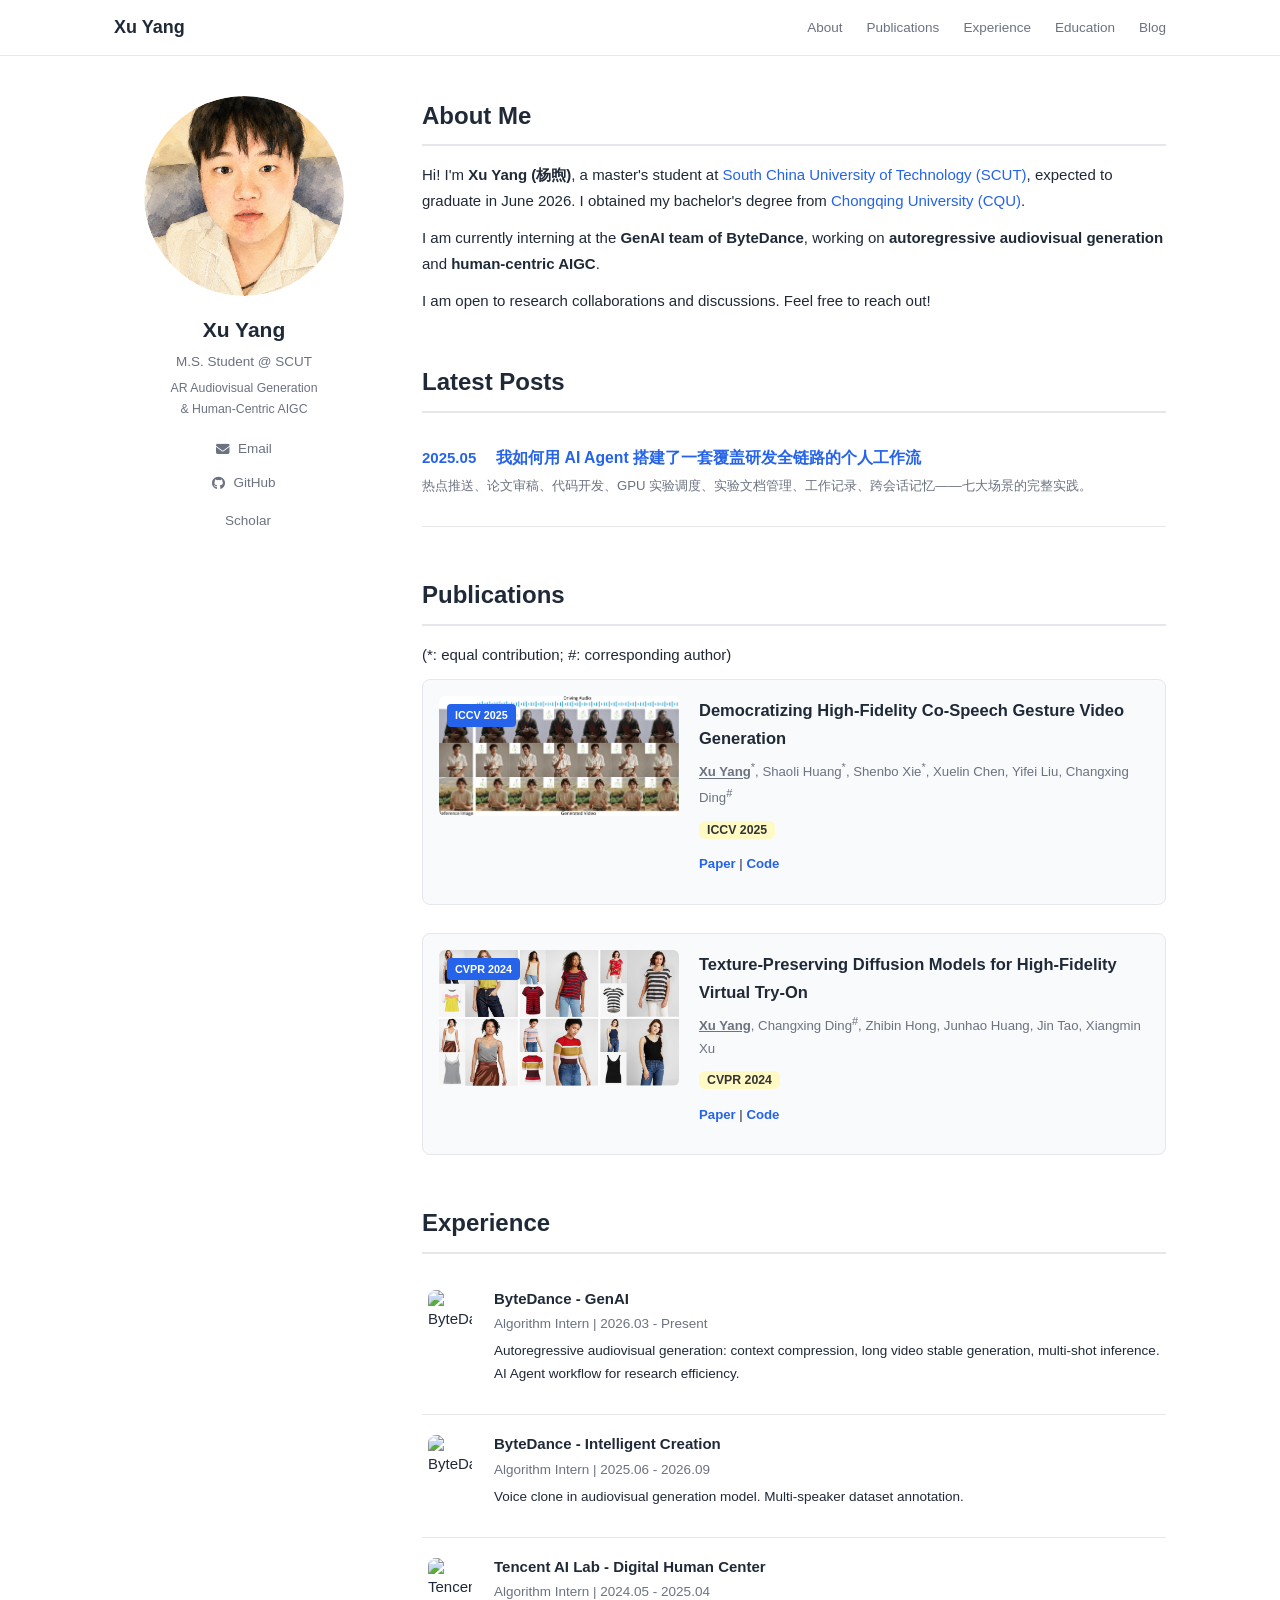
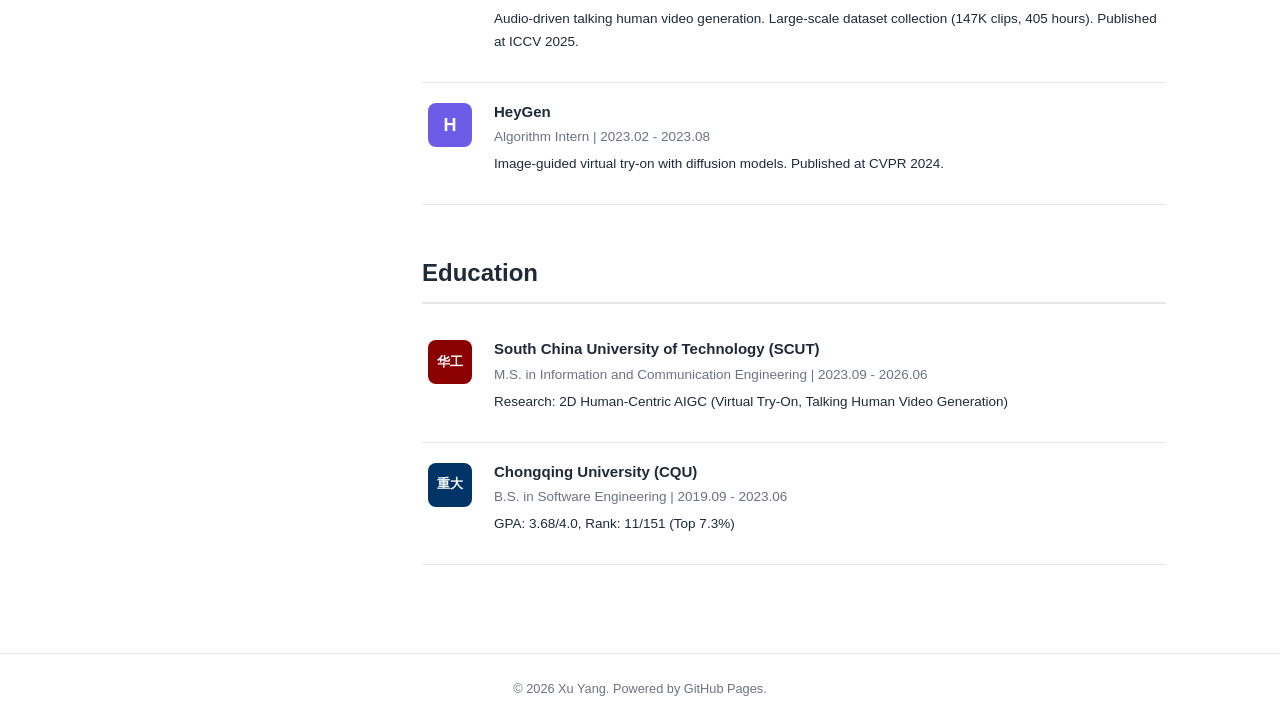
==== index.html @ ec48b271 "fix: update blog post with self-review step, text logos for universities" ====
<!DOCTYPE html>
<html lang="en">
<head>
  <meta charset="UTF-8">
  <meta name="viewport" content="width=device-width, initial-scale=1.0">
  <title>Xu Yang - Homepage</title>
  <meta name="description" content="Personal homepage of Xu Yang. Research on audio-visual generation and human-centric AIGC.">
  <meta property="og:title" content="Xu Yang">
  <meta property="og:description" content="Intern at ByteDance GenAI. Working on AR audiovisual generation and human-centric AIGC.">
  <meta property="og:url" content="https://gal4way.github.io/">
  <link rel="canonical" href="https://gal4way.github.io/">
  <link rel="stylesheet" href="assets/css/main.css">
  <link rel="stylesheet" href="https://cdnjs.cloudflare.com/ajax/libs/font-awesome/6.5.1/css/all.min.css">
  <link rel="stylesheet" href="https://cdn.jsdelivr.net/gh/jpswalsh/academicons@1/css/academicons.min.css">
  <base target="_blank">
</head>
<body>
  <!-- Navigation -->
  <nav class="navbar">
    <div class="nav-container">
      <a href="#about" class="nav-logo" target="_self">Xu Yang</a>
      <ul class="nav-links">
        <li><a href="#about" target="_self">About</a></li>
        <li><a href="#publications" target="_self">Publications</a></li>
        <li><a href="#experience" target="_self">Experience</a></li>
        <li><a href="#education" target="_self">Education</a></li>
        <li><a href="blog.html" target="_self">Blog</a></li>
      </ul>
    </div>
  </nav>

  <div class="main-container">
    <!-- Sidebar -->
    <aside class="sidebar">
      <div class="profile-card">
        <div class="profile-image-container">
          <img src="images/profile_paint.png" alt="Xu Yang" class="profile-img profile-front">
          <img src="images/profile_photo.png" alt="Xu Yang" class="profile-img profile-back">
        </div>
        <h2 class="profile-name">Xu Yang</h2>
        <p class="profile-title">M.S. Student @ SCUT</p>
        <p class="profile-desc">AR Audiovisual Generation<br>& Human-Centric AIGC</p>
        <ul class="social-links">
          <li><a href="mailto:yang4xu@gmail.com"><i class="fas fa-envelope"></i> Email</a></li>
          <li><a href="https://github.com/Gal4way"><i class="fab fa-github"></i> GitHub</a></li>
          <li><a href="https://scholar.google.com/citations?user=YGrGPqYAAAAJ"><i class="ai ai-google-scholar"></i> Scholar</a></li>
        </ul>
      </div>
    </aside>

    <!-- Main Content -->
    <main class="content">
      <!-- About -->
      <section id="about">
        <h1>About Me</h1>
        <p>Hi! I'm <strong>Xu Yang (杨煦)</strong>, a master's student at <a href="https://www.scut.edu.cn/">South China University of Technology (SCUT)</a>, expected to graduate in June 2026. I obtained my bachelor's degree from <a href="https://www.cqu.edu.cn/">Chongqing University (CQU)</a>.</p>
        <p>I am currently interning at the <strong>GenAI team of ByteDance</strong>, working on <strong>autoregressive audiovisual generation</strong> and <strong>human-centric AIGC</strong>.</p>
        <p>I am open to research collaborations and discussions. Feel free to reach out!</p>
      </section>

      <!-- Latest Blog Posts -->
      <section id="blog-latest">
        <h1><a href="blog.html" target="_self" style="color: inherit">Latest Posts</a></h1>
        <div class="blog-post-item">
          <span class="news-date">2025.05</span>
          <a href="posts/ai-agent-workflow.html" target="_self">我如何用 AI Agent 搭建了一套覆盖研发全链路的个人工作流</a>
          <p>热点推送、论文审稿、代码开发、GPU 实验调度、实验文档管理、工作记录、跨会话记忆——七大场景的完整实践。</p>
        </div>
      </section>

      <!-- Publications -->
      <section id="publications">
        <h1>Publications</h1>
        <p>(*: equal contribution; #: corresponding author)</p>

        <div class="paper-box">
          <div class="paper-box-image">
            <div class="badge">ICCV 2025</div>
            <img src="images/iccv2025.jpg" alt="ICCV 2025" width="100%">
          </div>
          <div class="paper-box-text">
            <p class="paper-title">Democratizing High-Fidelity Co-Speech Gesture Video Generation</p>
            <p class="paper-authors"><u><strong>Xu Yang</strong></u><sup>*</sup>, Shaoli Huang<sup>*</sup>, Shenbo Xie<sup>*</sup>, Xuelin Chen, Yifei Liu, Changxing Ding<sup>#</sup></p>
            <p><span class="venue-badge">ICCV 2025</span></p>
            <p class="paper-links">
              <a href="https://arxiv.org/abs/2507.06812">Paper</a> |
              <a href="https://github.com/MPI-Lab/Democratizing-CSG">Code</a>
            </p>
          </div>
        </div>

        <div class="paper-box">
          <div class="paper-box-image">
            <div class="badge">CVPR 2024</div>
            <img src="images/cvpr2024.jpg" alt="CVPR 2024" width="100%">
          </div>
          <div class="paper-box-text">
            <p class="paper-title">Texture-Preserving Diffusion Models for High-Fidelity Virtual Try-On</p>
            <p class="paper-authors"><u><strong>Xu Yang</strong></u>, Changxing Ding<sup>#</sup>, Zhibin Hong, Junhao Huang, Jin Tao, Xiangmin Xu</p>
            <p><span class="venue-badge">CVPR 2024</span></p>
            <p class="paper-links">
              <a href="https://arxiv.org/abs/2404.01089">Paper</a> |
              <a href="https://github.com/Gal4way/TPD">Code</a>
            </p>
          </div>
        </div>
      </section>

      <!-- Experience -->
      <section id="experience">
        <h1>Experience</h1>
        <div class="experience-box">
          <div class="experience-logo"><img src="https://raw.githubusercontent.com/lobehub/lobe-icons/refs/heads/master/packages/static-png/dark/bytedance-color.png" alt="ByteDance"></div>
          <div class="experience-text">
            <h3>ByteDance - GenAI</h3>
            <p class="experience-meta">Algorithm Intern | 2026.03 - Present</p>
            <p>Autoregressive audiovisual generation: context compression, long video stable generation, multi-shot inference. AI Agent workflow for research efficiency.</p>
          </div>
        </div>
        <div class="experience-box">
          <div class="experience-logo"><img src="https://raw.githubusercontent.com/lobehub/lobe-icons/refs/heads/master/packages/static-png/dark/bytedance-color.png" alt="ByteDance"></div>
          <div class="experience-text">
            <h3>ByteDance - Intelligent Creation</h3>
            <p class="experience-meta">Algorithm Intern | 2025.06 - 2026.09</p>
            <p>Voice clone in audiovisual generation model. Multi-speaker dataset annotation.</p>
          </div>
        </div>
        <div class="experience-box">
          <div class="experience-logo"><img src="https://avatars.githubusercontent.com/u/54961825?v=4" alt="Tencent"></div>
          <div class="experience-text">
            <h3>Tencent AI Lab - Digital Human Center</h3>
            <p class="experience-meta">Algorithm Intern | 2024.05 - 2025.04</p>
            <p>Audio-driven talking human video generation. Large-scale dataset collection (147K clips, 405 hours). Published at ICCV 2025.</p>
          </div>
        </div>
        <div class="experience-box">
          <div class="experience-logo"><img src="https://www.heygen.com/favicon.ico" alt="HeyGen" onerror="this.style.display='none';this.parentElement.innerHTML='<span style=&quot;display:inline-flex;align-items:center;justify-content:center;width:44px;height:44px;border-radius:8px;background:#6c5ce7;color:#fff;font-weight:700;font-size:18px&quot;>H</span>'"></div>
          <div class="experience-text">
            <h3>HeyGen</h3>
            <p class="experience-meta">Algorithm Intern | 2023.02 - 2023.08</p>
            <p>Image-guided virtual try-on with diffusion models. Published at CVPR 2024.</p>
          </div>
        </div>
      </section>

      <!-- Education -->
      <section id="education">
        <h1>Education</h1>
        <div class="experience-box">
          <div class="experience-logo"><span class="logo-text logo-scut">华工</span></div>
          <div class="experience-text">
            <h3>South China University of Technology (SCUT)</h3>
            <p class="experience-meta">M.S. in Information and Communication Engineering | 2023.09 - 2026.06</p>
            <p>Research: 2D Human-Centric AIGC (Virtual Try-On, Talking Human Video Generation)</p>
          </div>
        </div>
        <div class="experience-box">
          <div class="experience-logo"><span class="logo-text logo-cqu">重大</span></div>
          <div class="experience-text">
            <h3>Chongqing University (CQU)</h3>
            <p class="experience-meta">B.S. in Software Engineering | 2019.09 - 2023.06</p>
            <p>GPA: 3.68/4.0, Rank: 11/151 (Top 7.3%)</p>
          </div>
        </div>
      </section>
    </main>
  </div>

  <footer class="footer">
    <p>&copy; 2026 Xu Yang. Powered by GitHub Pages.</p>
  </footer>
</body>
</html>
---- assets/css/main.css ----
/* Reset & Base */
*, *::before, *::after { box-sizing: border-box; margin: 0; padding: 0; }

:root {
  --primary: #2563eb;
  --primary-light: #dbeafe;
  --text: #1f2937;
  --text-light: #6b7280;
  --bg: #ffffff;
  --bg-secondary: #f9fafb;
  --border: #e5e7eb;
  --radius: 8px;
  --shadow: 0 1px 3px rgba(0,0,0,0.1);
  --max-width: 1100px;
}

html { scroll-behavior: smooth; }
body {
  font-family: -apple-system, BlinkMacSystemFont, 'Segoe UI', Roboto, sans-serif;
  color: var(--text);
  background: var(--bg);
  line-height: 1.7;
  font-size: 15px;
}

a { color: var(--primary); text-decoration: none; }
a:hover { text-decoration: underline; }

/* Navbar */
.navbar {
  position: sticky;
  top: 0;
  background: rgba(255,255,255,0.95);
  backdrop-filter: blur(8px);
  border-bottom: 1px solid var(--border);
  z-index: 100;
  padding: 12px 0;
}
.nav-container {
  max-width: var(--max-width);
  margin: 0 auto;
  padding: 0 24px;
  display: flex;
  align-items: center;
  justify-content: space-between;
}
.nav-logo {
  font-weight: 700;
  font-size: 1.2em;
  color: var(--text);
}
.nav-logo:hover { text-decoration: none; }
.nav-links { list-style: none; display: flex; gap: 24px; }
.nav-links a { color: var(--text-light); font-size: 0.9em; font-weight: 500; }
.nav-links a:hover { color: var(--primary); text-decoration: none; }

/* Layout */
.main-container {
  max-width: var(--max-width);
  margin: 0 auto;
  padding: 40px 24px;
  display: flex;
  gap: 48px;
}

/* Sidebar */
.sidebar { width: 260px; flex-shrink: 0; }
.profile-card {
  position: sticky;
  top: 80px;
  text-align: center;
}
.profile-image-container {
  position: relative;
  width: 200px;
  height: 200px;
  margin: 0 auto 16px;
  border-radius: 50%;
  overflow: hidden;
  cursor: pointer;
}
.profile-img {
  width: 100%;
  height: 100%;
  object-fit: cover;
  border-radius: 50%;
  transition: opacity 0.4s ease;
  position: absolute;
  top: 0;
  left: 0;
}
.profile-front { opacity: 1; }
.profile-back { opacity: 0; }
.profile-image-container:hover .profile-front { opacity: 0; }
.profile-image-container:hover .profile-back { opacity: 1; }

.profile-name { font-size: 1.4em; margin-bottom: 4px; }
.profile-title { color: var(--text-light); font-size: 0.9em; margin-bottom: 4px; }
.profile-desc { color: var(--text-light); font-size: 0.82em; margin-bottom: 16px; }

.social-links { list-style: none; }
.social-links li { margin-bottom: 8px; }
.social-links a {
  color: var(--text-light);
  font-size: 0.9em;
  display: inline-flex;
  align-items: center;
  gap: 8px;
}
.social-links a:hover { color: var(--primary); text-decoration: none; }

/* Content */
.content { flex: 1; min-width: 0; }
section { margin-bottom: 48px; }
section h1 {
  font-size: 1.6em;
  margin-bottom: 16px;
  padding-bottom: 8px;
  border-bottom: 2px solid var(--border);
}
section h2 { font-size: 1.2em; margin: 24px 0 12px; }
section p { margin-bottom: 12px; }

/* News */
.news-list { list-style: none; margin-top: 8px; }
.news-list li {
  padding: 8px 0;
  border-bottom: 1px solid var(--border);
  font-size: 0.92em;
}
.news-date {
  display: inline-block;
  width: 70px;
  font-weight: 600;
  color: var(--primary);
}

/* Paper boxes */
.paper-box {
  display: flex;
  gap: 20px;
  margin-bottom: 28px;
  padding: 16px;
  border-radius: var(--radius);
  background: var(--bg-secondary);
  border: 1px solid var(--border);
}
.paper-box-image {
  width: 240px;
  flex-shrink: 0;
  position: relative;
}
.paper-box-image img { border-radius: 6px; }
.badge {
  position: absolute;
  top: 8px;
  left: 8px;
  background: var(--primary);
  color: #fff;
  font-size: 0.72em;
  font-weight: 600;
  padding: 2px 8px;
  border-radius: 4px;
}
.paper-box-text { flex: 1; }
.paper-title { font-size: 1.1em; font-weight: 700; margin-bottom: 6px !important; }
.paper-authors { font-size: 0.88em; color: var(--text-light); margin-bottom: 6px !important; }
.venue-badge {
  background: #fff9c4;
  color: #333;
  padding: 2px 8px;
  border-radius: 6px;
  font-weight: 600;
  font-size: 0.82em;
}
.paper-links { font-size: 0.88em; margin-top: 8px !important; }
.paper-links a { font-weight: 600; }
.paper-abstract { font-size: 0.85em; color: var(--text-light); margin-top: 8px !important; }

/* Experience */
.experience-box {
  display: flex;
  gap: 16px;
  padding: 16px 0;
  border-bottom: 1px solid var(--border);
}
.experience-logo { width: 56px; text-align: center; flex-shrink: 0; display: flex; align-items: flex-start; justify-content: center; padding-top: 4px; }
.experience-logo img { width: 44px; height: 44px; object-fit: contain; border-radius: 8px; }
.logo-text {
  display: inline-flex;
  align-items: center;
  justify-content: center;
  width: 44px;
  height: 44px;
  border-radius: 8px;
  font-size: 13px;
  font-weight: 700;
  color: #fff;
}
.logo-scut { background: #8b0000; }
.logo-cqu { background: #003366; }
.experience-text h3 { font-size: 1em; margin-bottom: 2px; }
.experience-meta { font-size: 0.85em; color: var(--text-light); margin-bottom: 4px !important; }
.experience-text p { font-size: 0.9em; }

/* Footer */
.footer {
  text-align: center;
  padding: 24px;
  color: var(--text-light);
  font-size: 0.85em;
  border-top: 1px solid var(--border);
}

/* Responsive */
@media (max-width: 768px) {
  .main-container { flex-direction: column; gap: 32px; }
  .sidebar { width: 100%; }
  .profile-card { position: static; }
  .paper-box { flex-direction: column; }
  .paper-box-image { width: 100%; }
  .nav-links { gap: 12px; }
  .nav-links a { font-size: 0.82em; }
}

/* Blog page */
.blog-container {
  max-width: 720px;
  margin: 0 auto;
  padding: 40px 24px;
}
.blog-container h1 { font-size: 1.6em; margin-bottom: 8px; }
.blog-subtitle { color: var(--text-light); margin-bottom: 32px; }
.blog-post-item {
  padding: 16px 0;
  border-bottom: 1px solid var(--border);
}
.blog-post-item a { font-weight: 600; font-size: 1.05em; }
.blog-post-item p { font-size: 0.88em; color: var(--text-light); margin-top: 4px; }
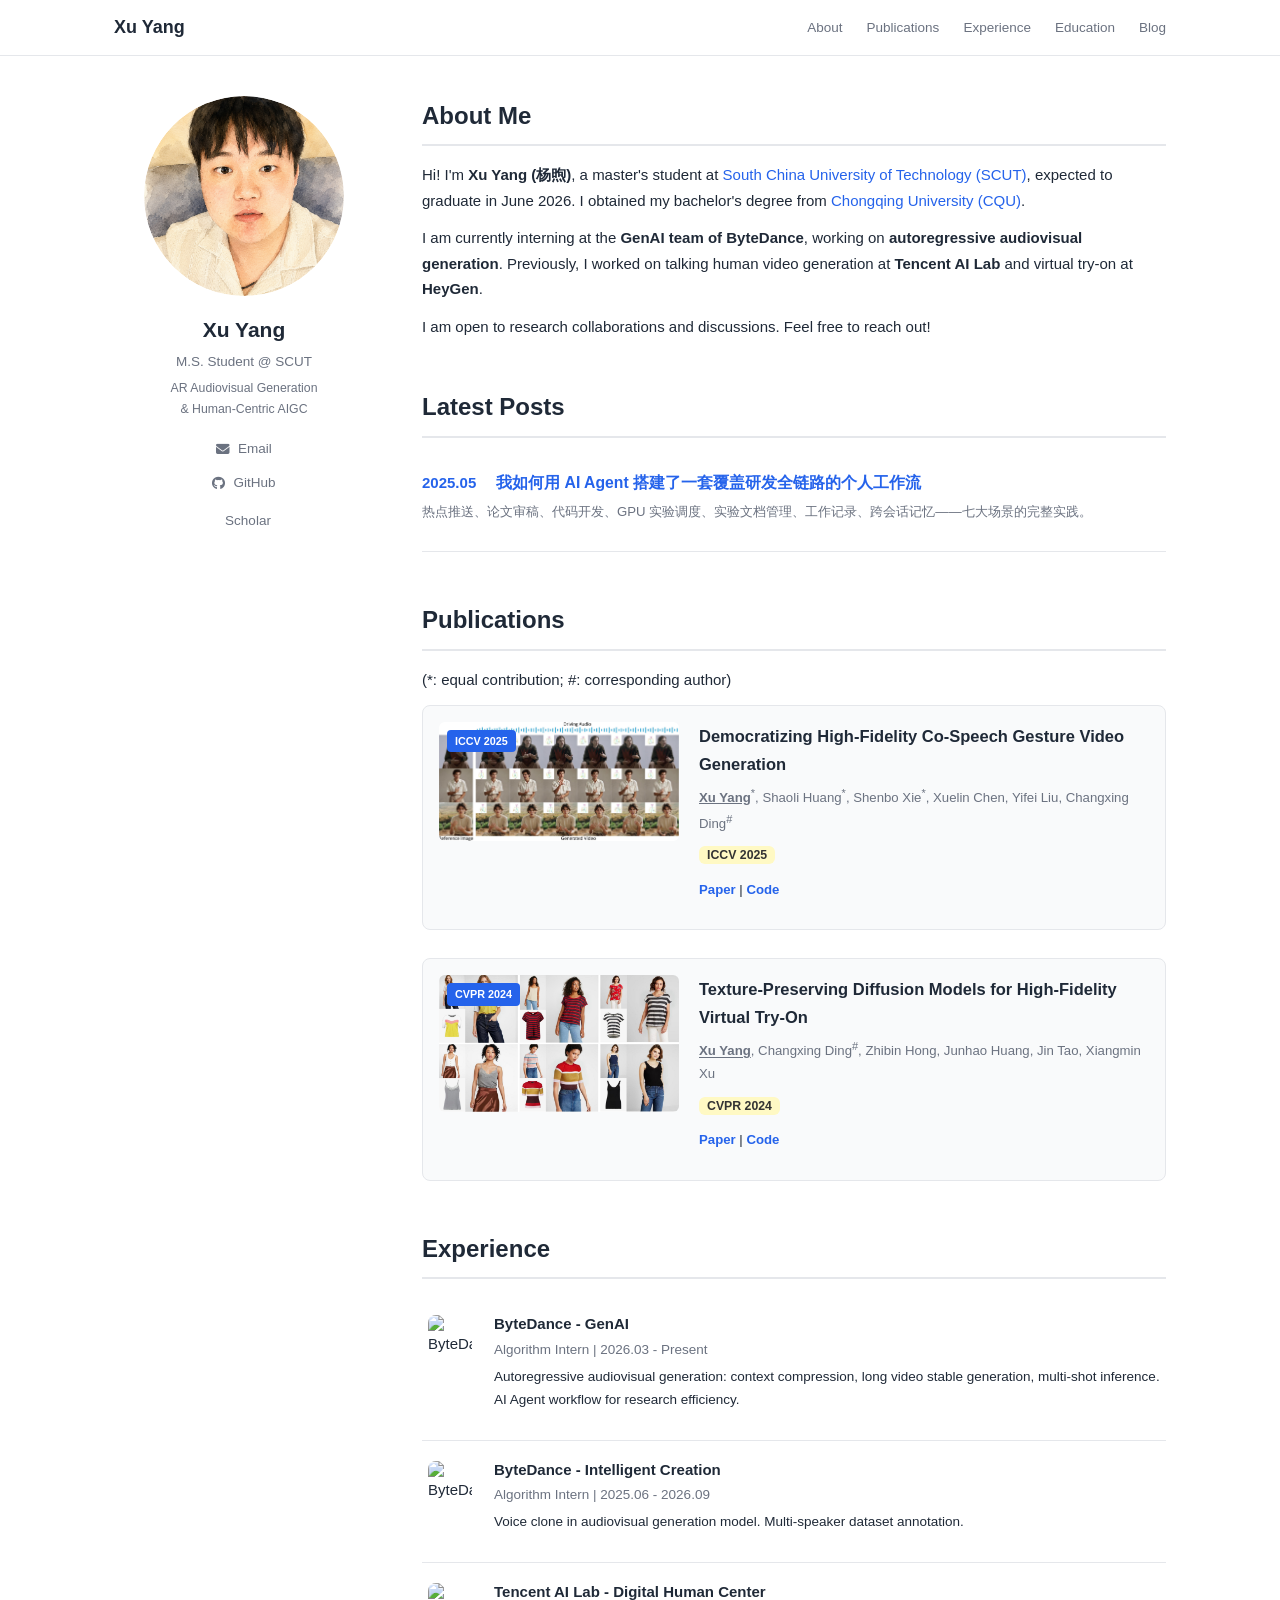
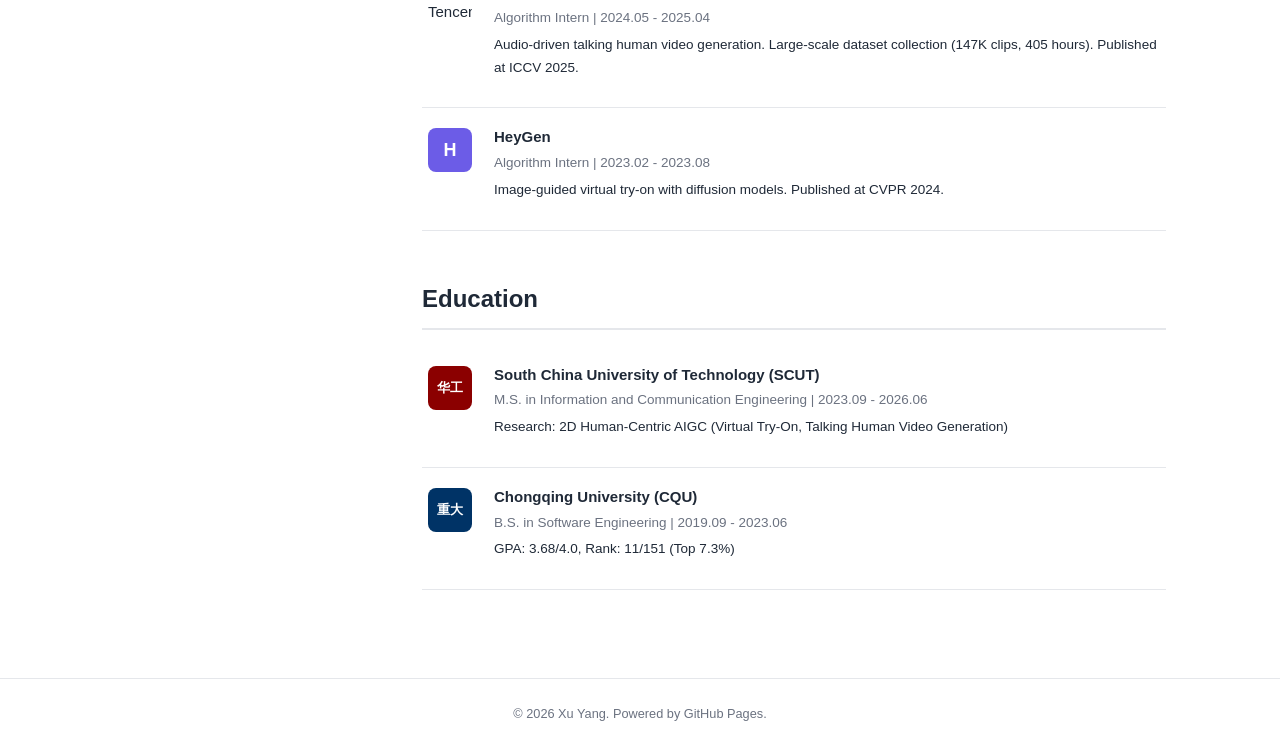
==== commit cdf6314a: "fix: update about bio" ====
--- a/index.html
+++ b/index.html
@@ -54,7 +54,7 @@
       <section id="about">
         <h1>About Me</h1>
         <p>Hi! I'm <strong>Xu Yang (杨煦)</strong>, a master's student at <a href="https://www.scut.edu.cn/">South China University of Technology (SCUT)</a>, expected to graduate in June 2026. I obtained my bachelor's degree from <a href="https://www.cqu.edu.cn/">Chongqing University (CQU)</a>.</p>
-        <p>I am currently interning at the <strong>GenAI team of ByteDance</strong>, working on <strong>autoregressive audiovisual generation</strong> and <strong>human-centric AIGC</strong>.</p>
+        <p>I am currently interning at the <strong>GenAI team of ByteDance</strong>, working on <strong>autoregressive audiovisual generation</strong>. Previously, I worked on talking human video generation at <strong>Tencent AI Lab</strong> and virtual try-on at <strong>HeyGen</strong>.</p>
         <p>I am open to research collaborations and discussions. Feel free to reach out!</p>
       </section>
 
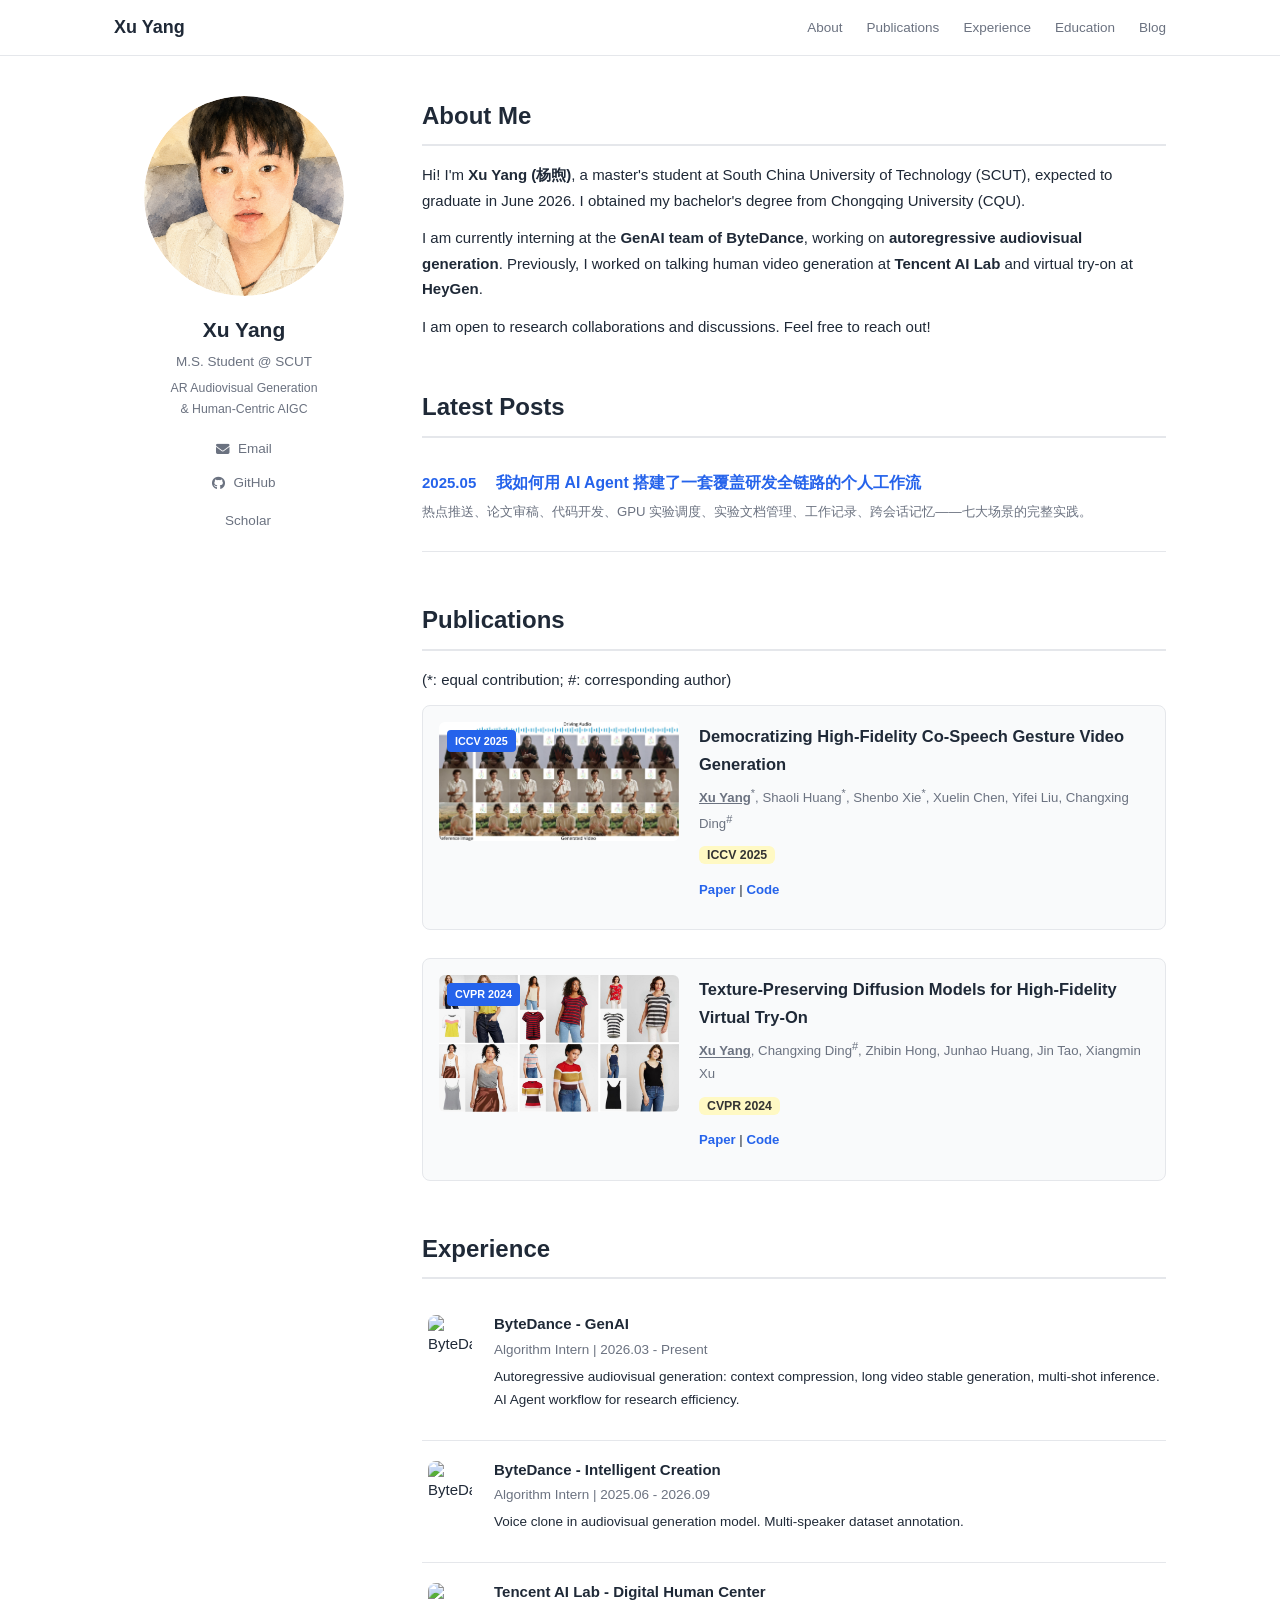
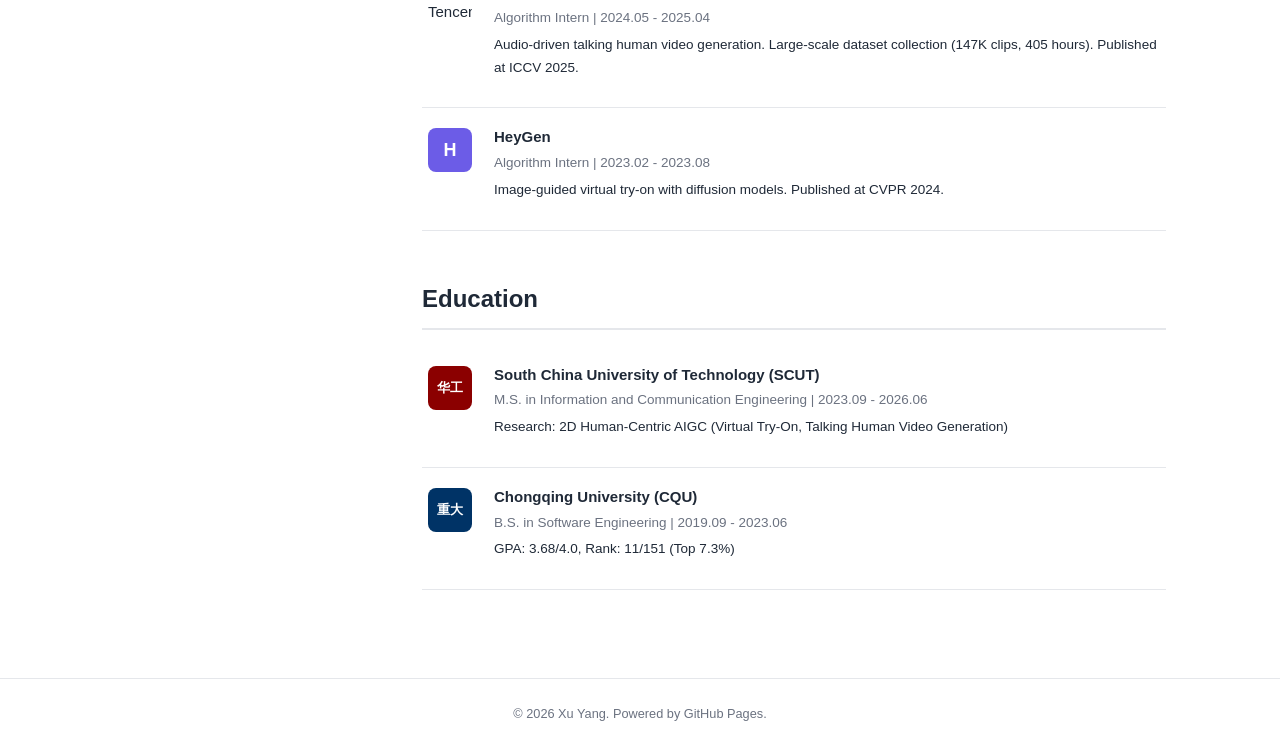
==== commit 441669ff: "fix: remove school links" ====
--- a/index.html
+++ b/index.html
@@ -53,7 +53,7 @@
       <!-- About -->
       <section id="about">
         <h1>About Me</h1>
-        <p>Hi! I'm <strong>Xu Yang (杨煦)</strong>, a master's student at <a href="https://www.scut.edu.cn/">South China University of Technology (SCUT)</a>, expected to graduate in June 2026. I obtained my bachelor's degree from <a href="https://www.cqu.edu.cn/">Chongqing University (CQU)</a>.</p>
+        <p>Hi! I'm <strong>Xu Yang (杨煦)</strong>, a master's student at South China University of Technology (SCUT), expected to graduate in June 2026. I obtained my bachelor's degree from Chongqing University (CQU).</p>
         <p>I am currently interning at the <strong>GenAI team of ByteDance</strong>, working on <strong>autoregressive audiovisual generation</strong>. Previously, I worked on talking human video generation at <strong>Tencent AI Lab</strong> and virtual try-on at <strong>HeyGen</strong>.</p>
         <p>I am open to research collaborations and discussions. Feel free to reach out!</p>
       </section>
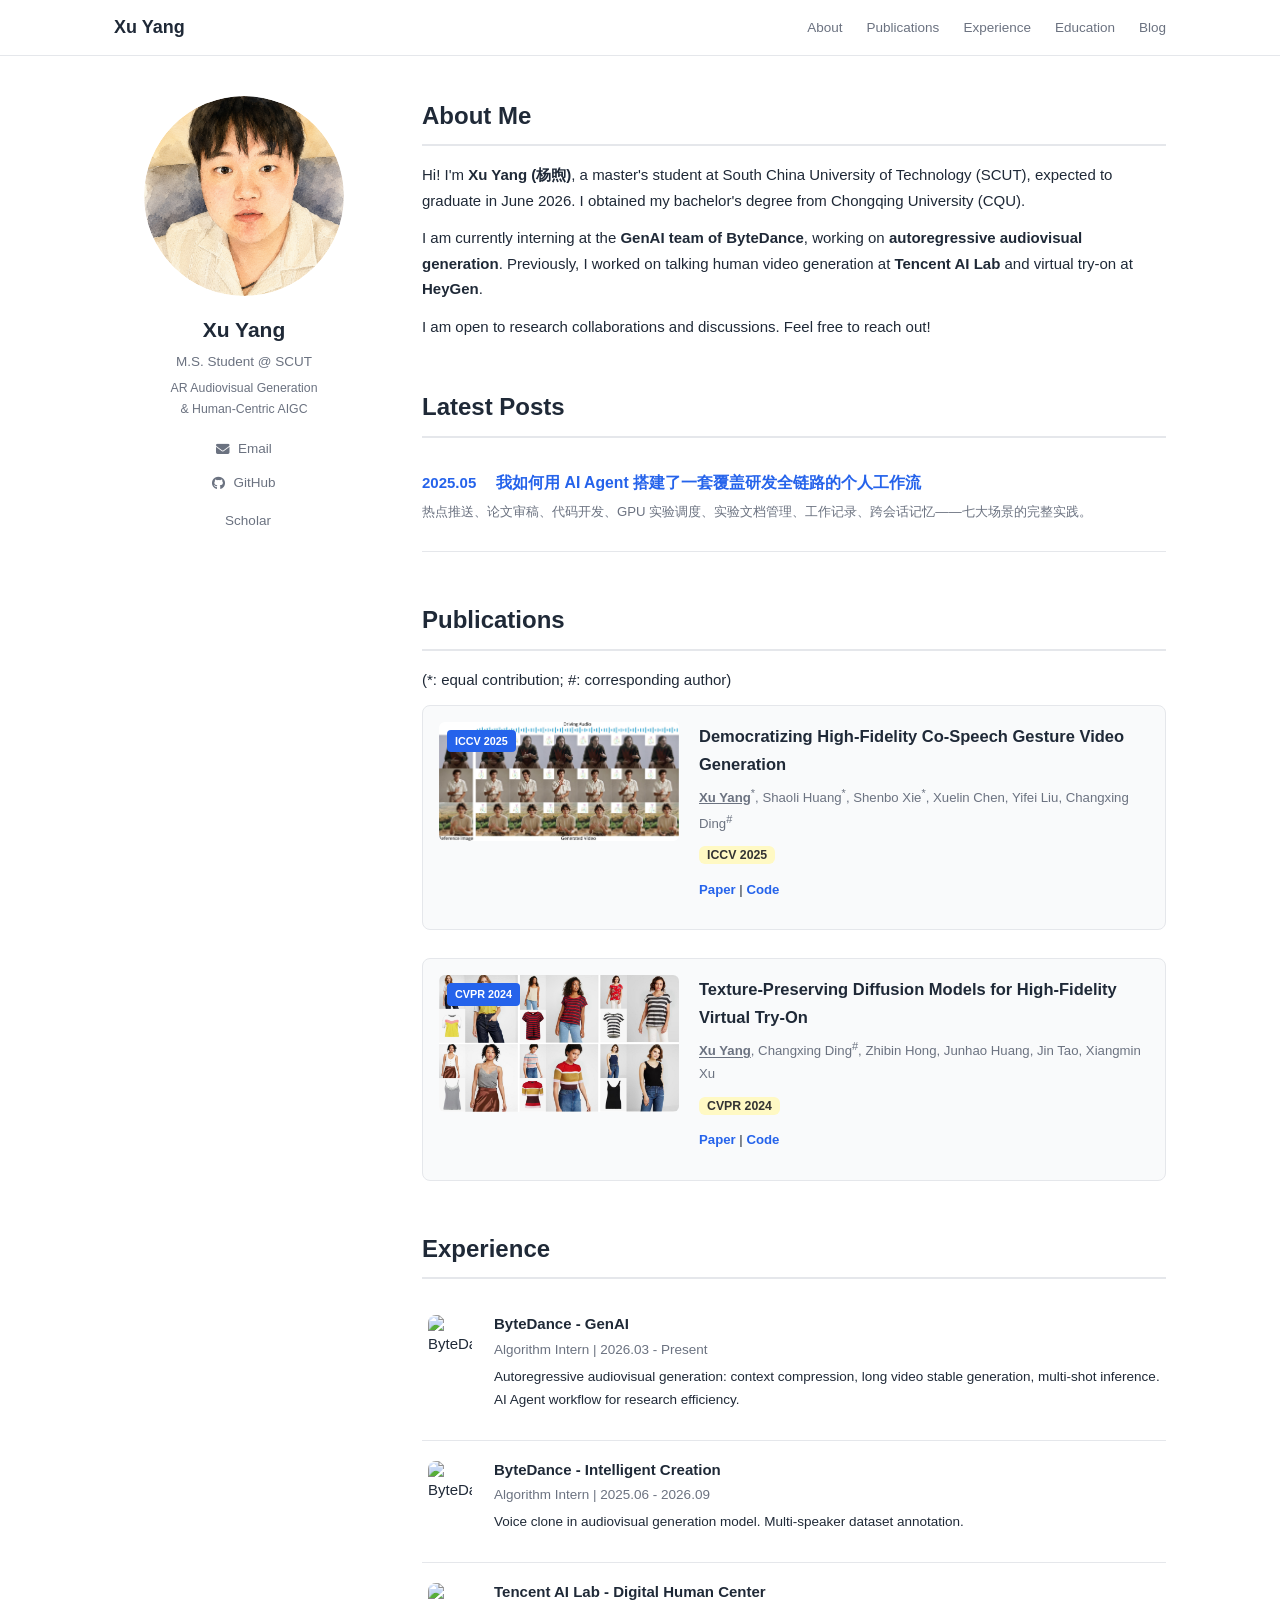
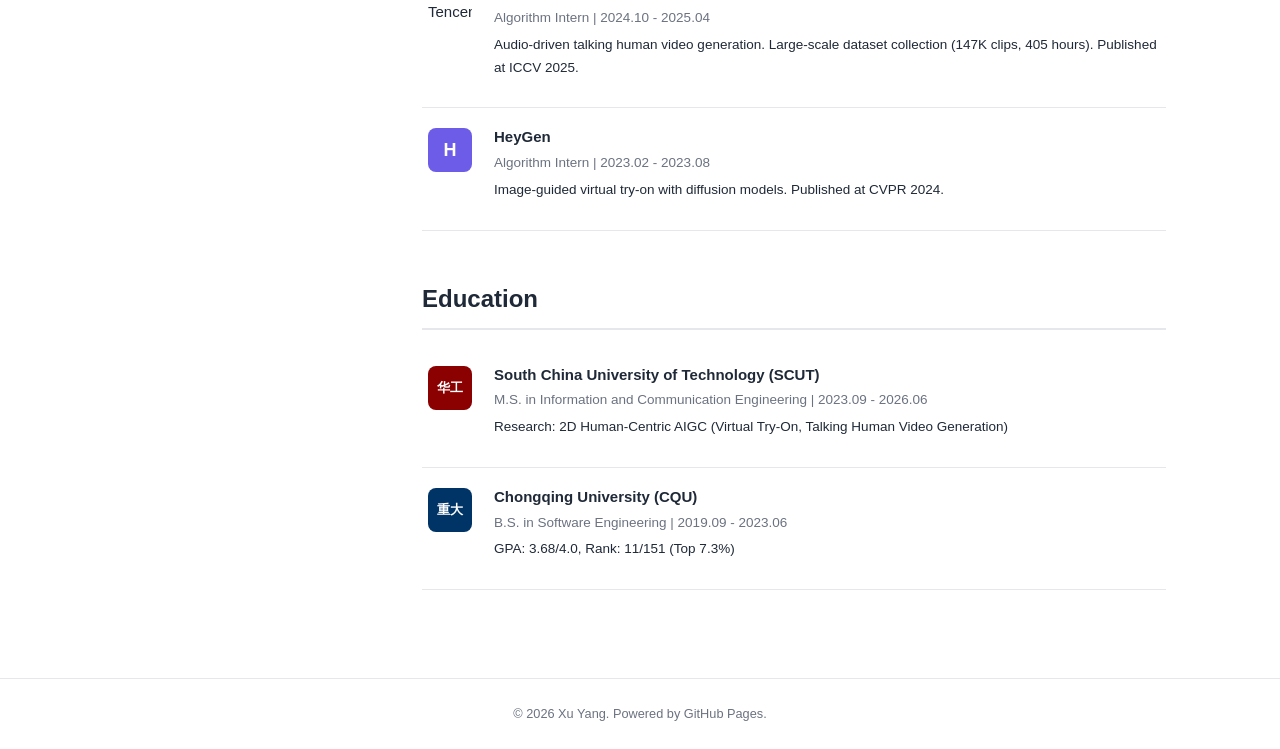
==== commit e1d916a0: "fix: correct tencent start date" ====
--- a/index.html
+++ b/index.html
@@ -129,7 +129,7 @@
           <div class="experience-logo"><img src="https://avatars.githubusercontent.com/u/54961825?v=4" alt="Tencent"></div>
           <div class="experience-text">
             <h3>Tencent AI Lab - Digital Human Center</h3>
-            <p class="experience-meta">Algorithm Intern | 2024.05 - 2025.04</p>
+            <p class="experience-meta">Algorithm Intern | 2024.10 - 2025.04</p>
             <p>Audio-driven talking human video generation. Large-scale dataset collection (147K clips, 405 hours). Published at ICCV 2025.</p>
           </div>
         </div>
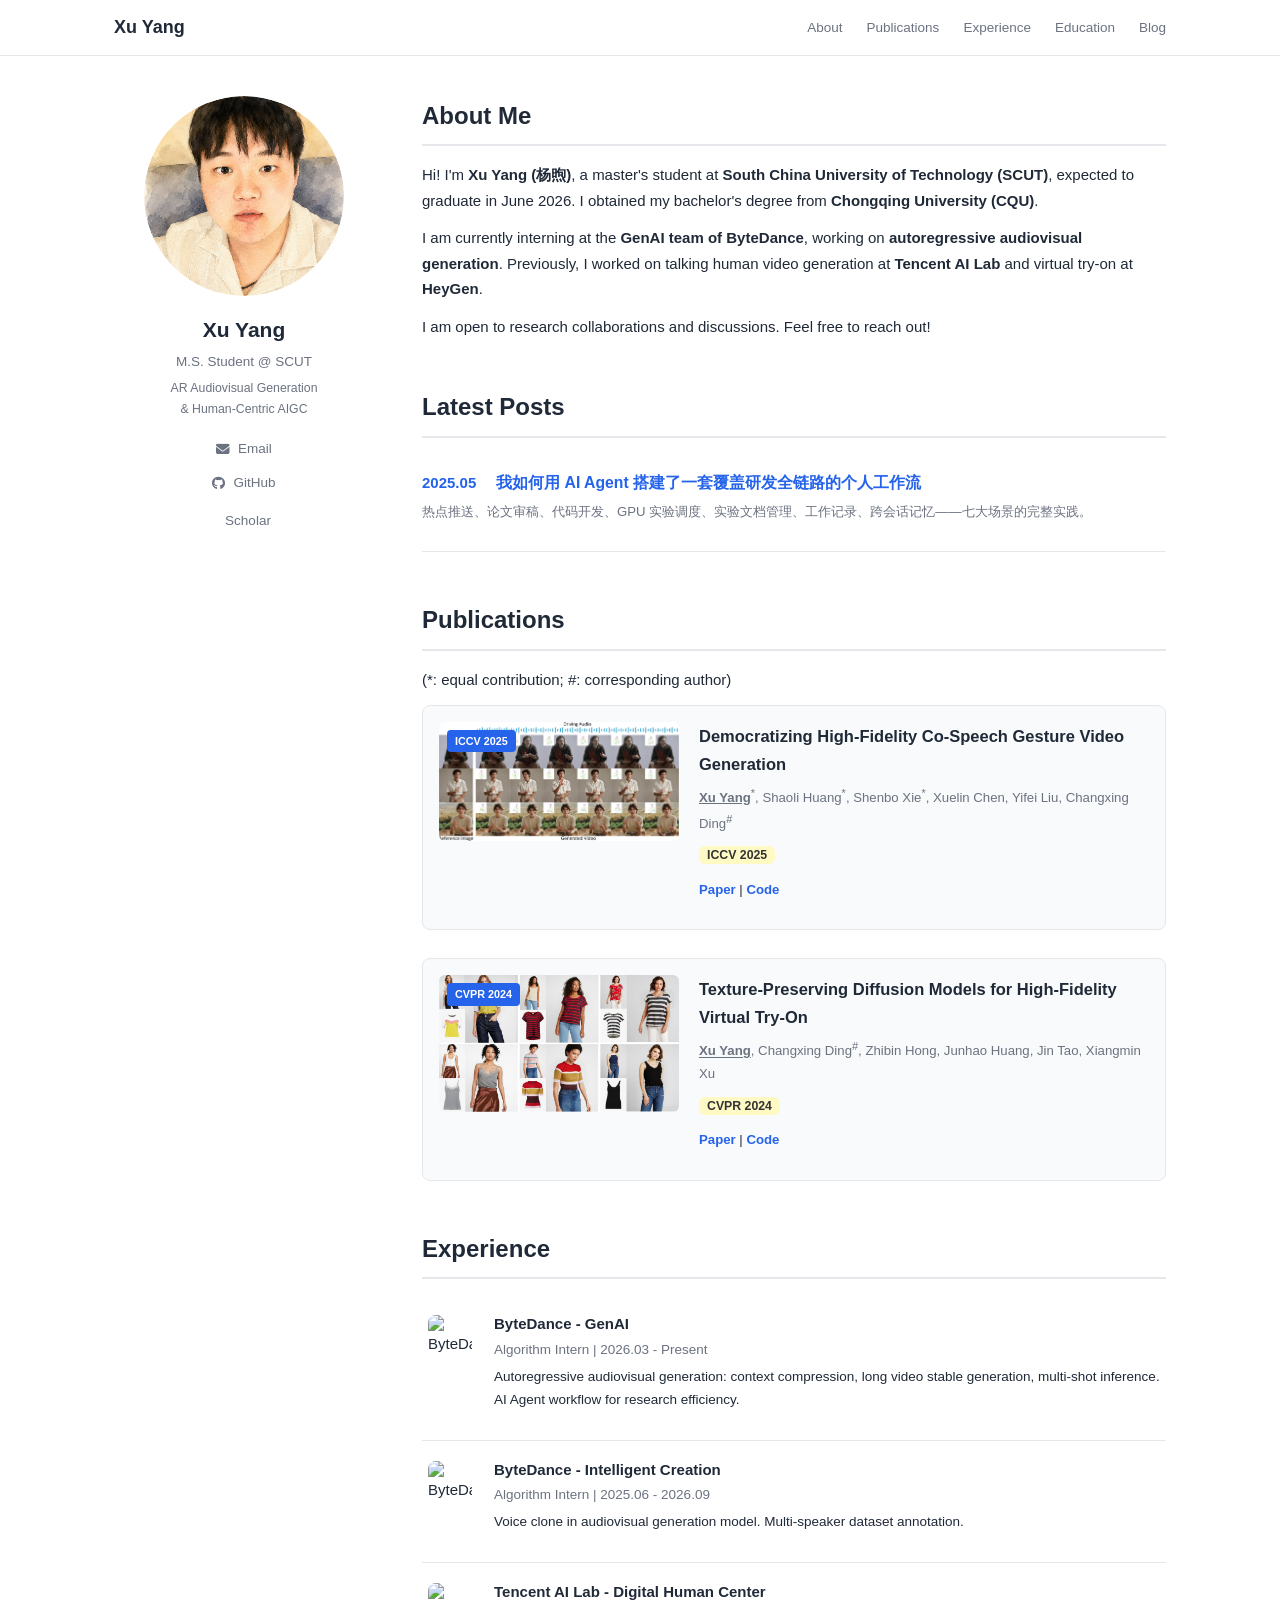
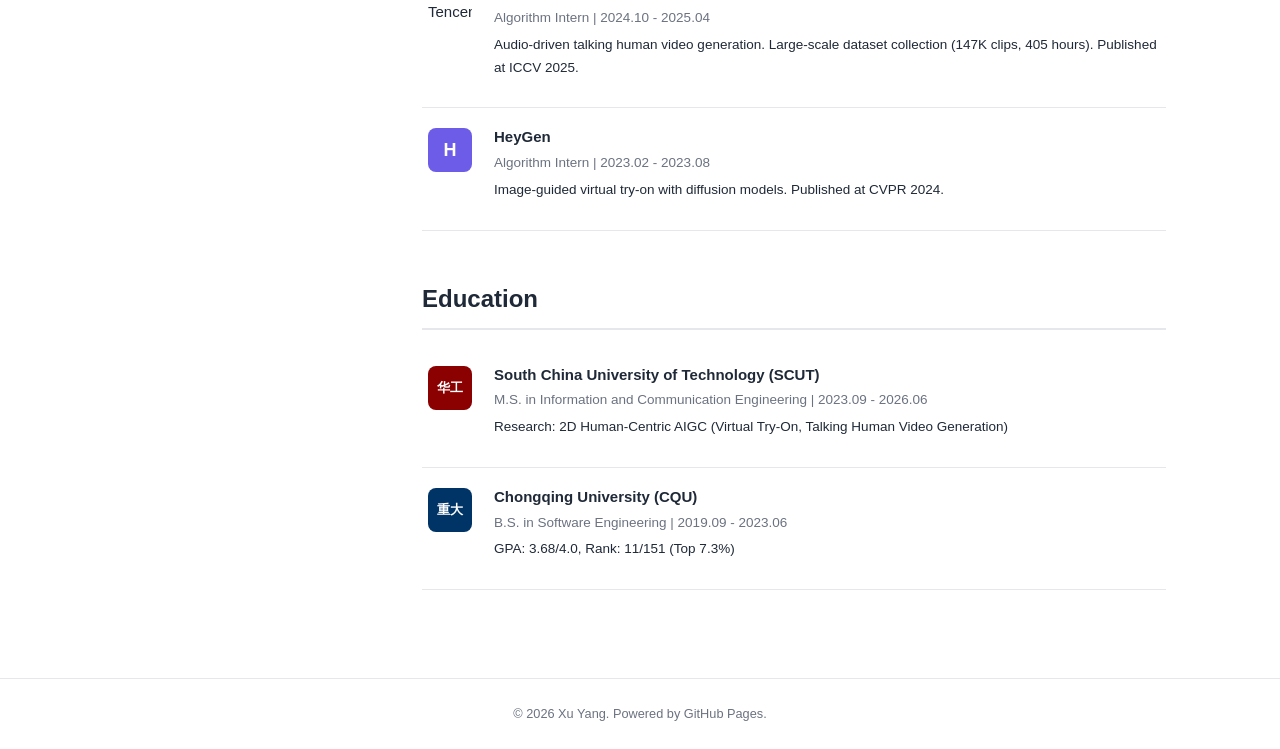
==== commit 6b052e6e: "fix: bold school names, correct tencent date" ====
--- a/index.html
+++ b/index.html
@@ -53,7 +53,7 @@
       <!-- About -->
       <section id="about">
         <h1>About Me</h1>
-        <p>Hi! I'm <strong>Xu Yang (杨煦)</strong>, a master's student at South China University of Technology (SCUT), expected to graduate in June 2026. I obtained my bachelor's degree from Chongqing University (CQU).</p>
+        <p>Hi! I'm <strong>Xu Yang (杨煦)</strong>, a master's student at <strong>South China University of Technology (SCUT)</strong>, expected to graduate in June 2026. I obtained my bachelor's degree from <strong>Chongqing University (CQU)</strong>.</p>
         <p>I am currently interning at the <strong>GenAI team of ByteDance</strong>, working on <strong>autoregressive audiovisual generation</strong>. Previously, I worked on talking human video generation at <strong>Tencent AI Lab</strong> and virtual try-on at <strong>HeyGen</strong>.</p>
         <p>I am open to research collaborations and discussions. Feel free to reach out!</p>
       </section>
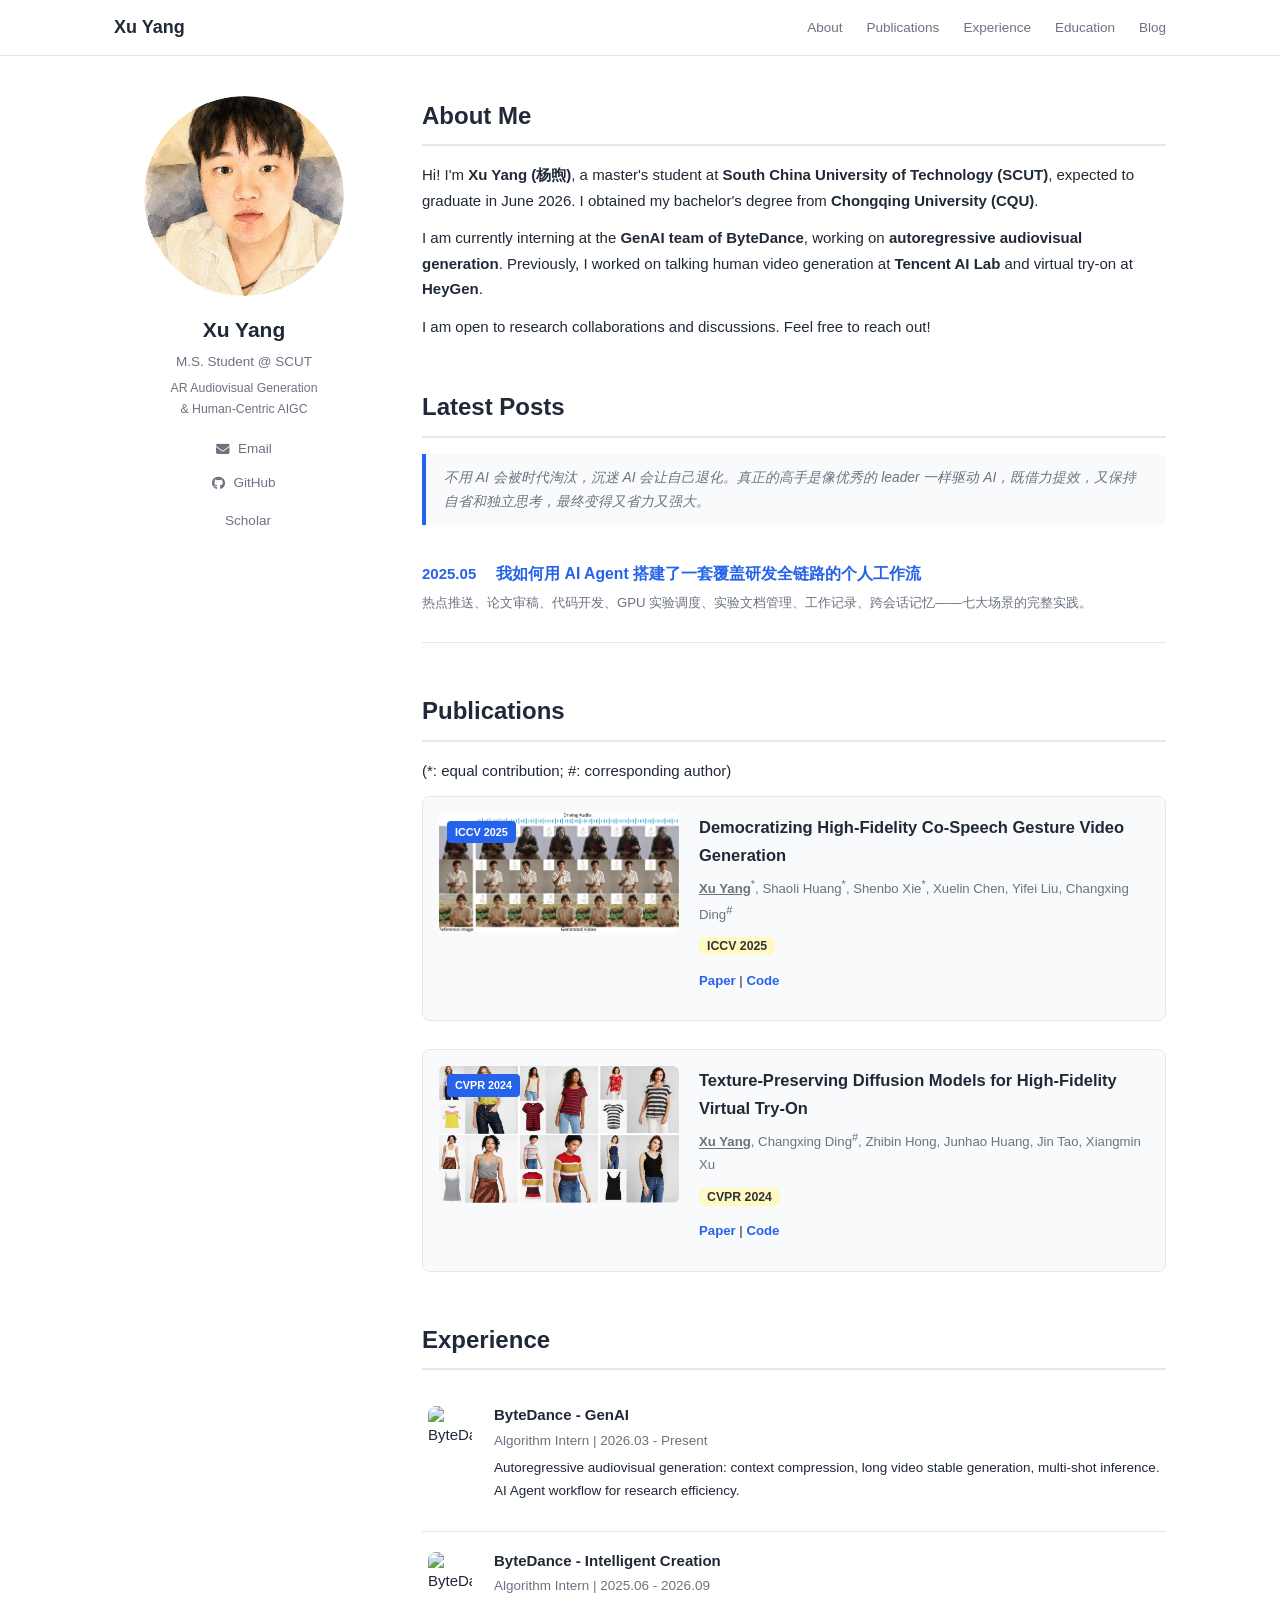
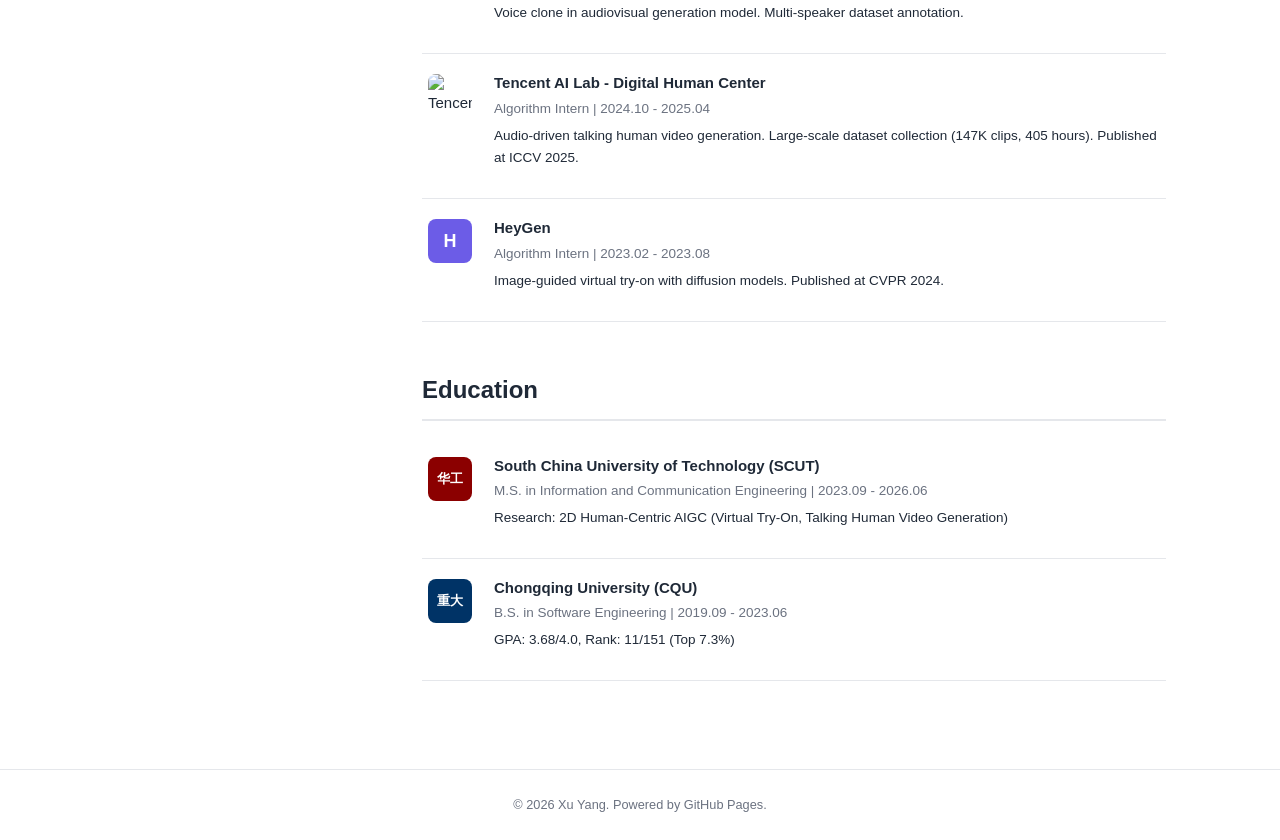
==== commit aca9ea91: "feat: add insight quote before blog section" ====
--- a/index.html
+++ b/index.html
@@ -61,6 +61,9 @@
       <!-- Latest Blog Posts -->
       <section id="blog-latest">
         <h1><a href="blog.html" target="_self" style="color: inherit">Latest Posts</a></h1>
+        <blockquote class="insight">
+          不用 AI 会被时代淘汰，沉迷 AI 会让自己退化。真正的高手是像优秀的 leader 一样驱动 AI，既借力提效，又保持自省和独立思考，最终变得又省力又强大。
+        </blockquote>
         <div class="blog-post-item">
           <span class="news-date">2025.05</span>
           <a href="posts/ai-agent-workflow.html" target="_self">我如何用 AI Agent 搭建了一套覆盖研发全链路的个人工作流</a>
--- a/assets/css/main.css
+++ b/assets/css/main.css
@@ -237,3 +237,16 @@
 }
 .blog-post-item a { font-weight: 600; font-size: 1.05em; }
 .blog-post-item p { font-size: 0.88em; color: var(--text-light); margin-top: 4px; }
+
+/* Insight blockquote */
+.insight {
+  margin: 0 0 20px;
+  padding: 12px 18px;
+  border-left: 4px solid var(--primary);
+  background: var(--bg-secondary);
+  border-radius: 0 var(--radius) var(--radius) 0;
+  font-size: 0.92em;
+  color: var(--text-light);
+  font-style: italic;
+  line-height: 1.7;
+}
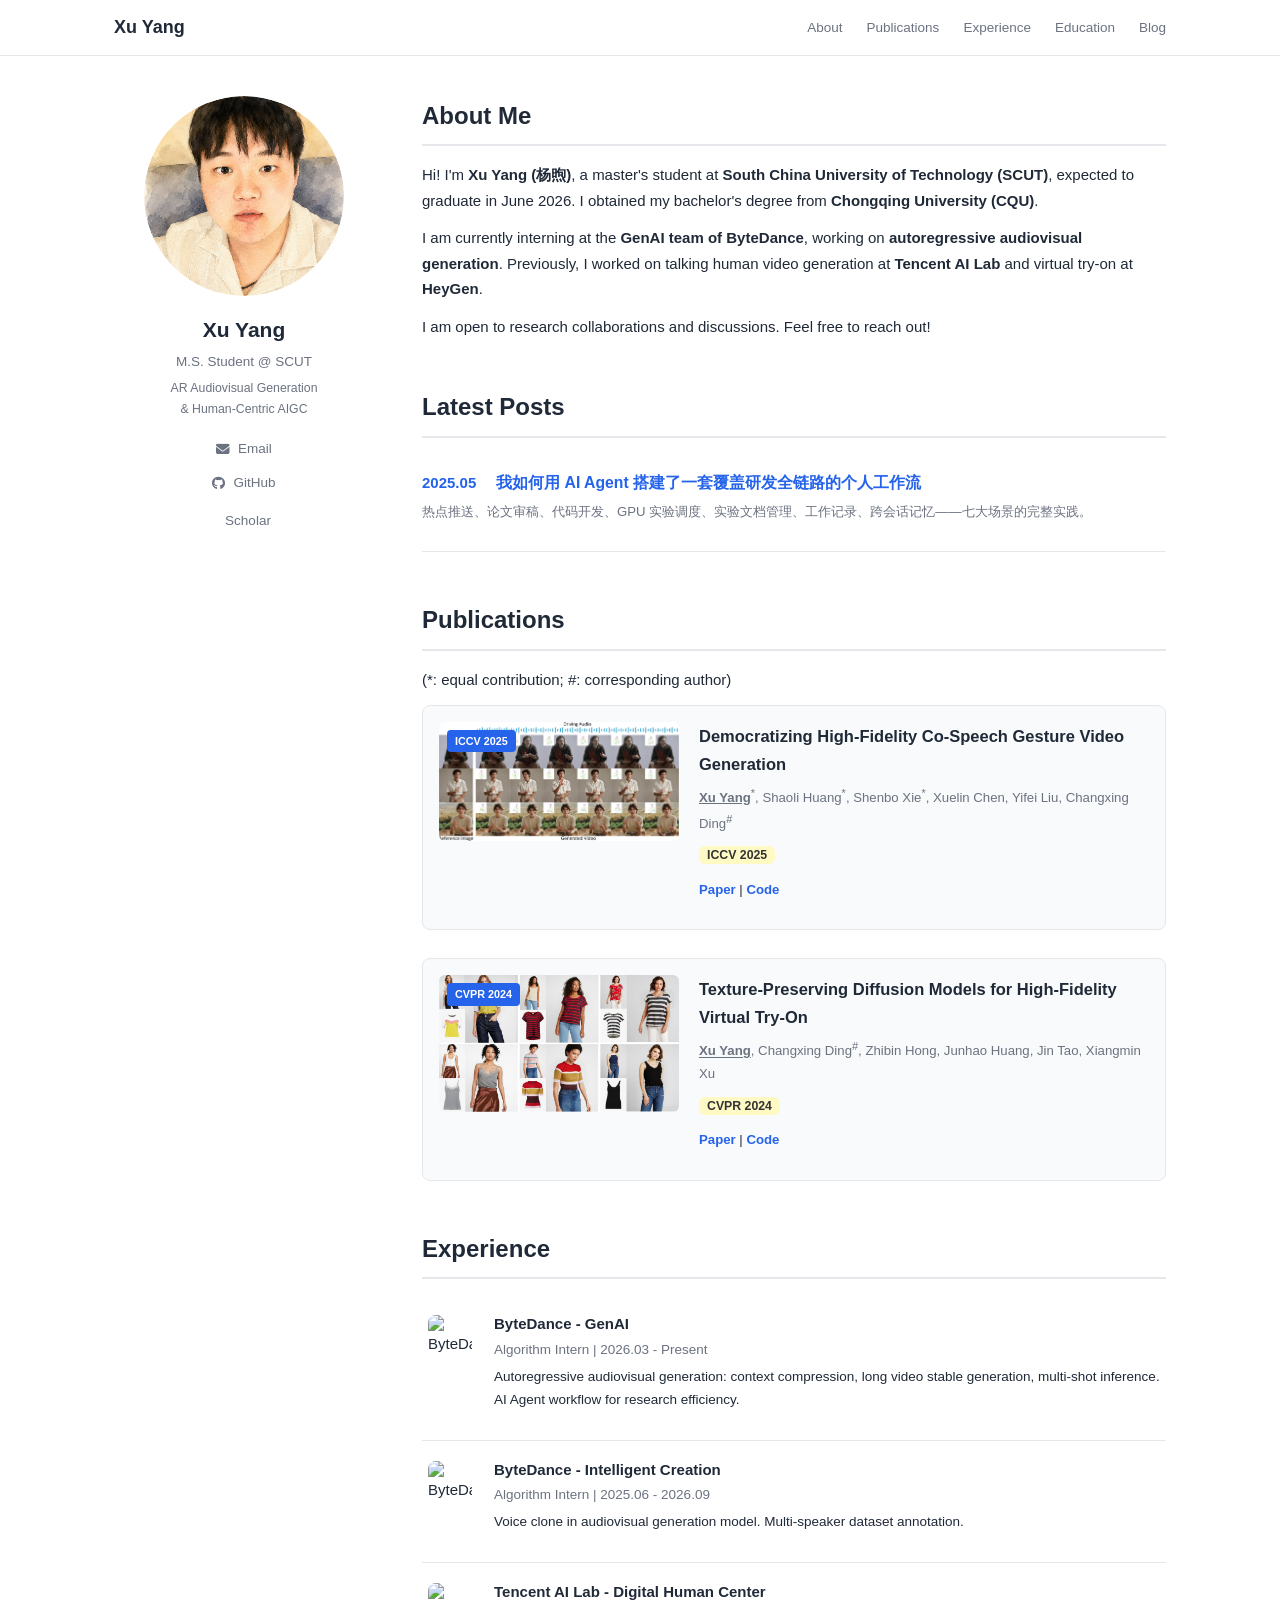
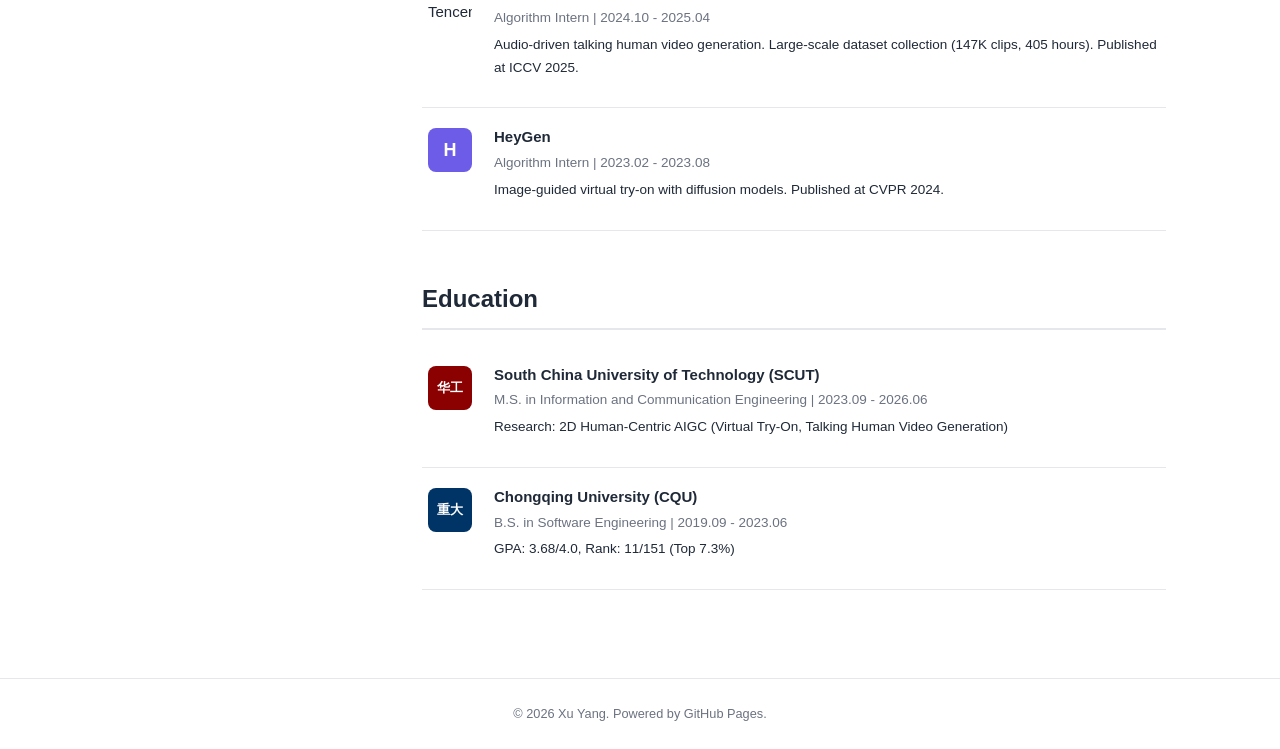
==== commit 4c2e7251: "fix: move insight quote to blog post before overview" ====
--- a/index.html
+++ b/index.html
@@ -61,9 +61,6 @@
       <!-- Latest Blog Posts -->
       <section id="blog-latest">
         <h1><a href="blog.html" target="_self" style="color: inherit">Latest Posts</a></h1>
-        <blockquote class="insight">
-          不用 AI 会被时代淘汰，沉迷 AI 会让自己退化。真正的高手是像优秀的 leader 一样驱动 AI，既借力提效，又保持自省和独立思考，最终变得又省力又强大。
-        </blockquote>
         <div class="blog-post-item">
           <span class="news-date">2025.05</span>
           <a href="posts/ai-agent-workflow.html" target="_self">我如何用 AI Agent 搭建了一套覆盖研发全链路的个人工作流</a>
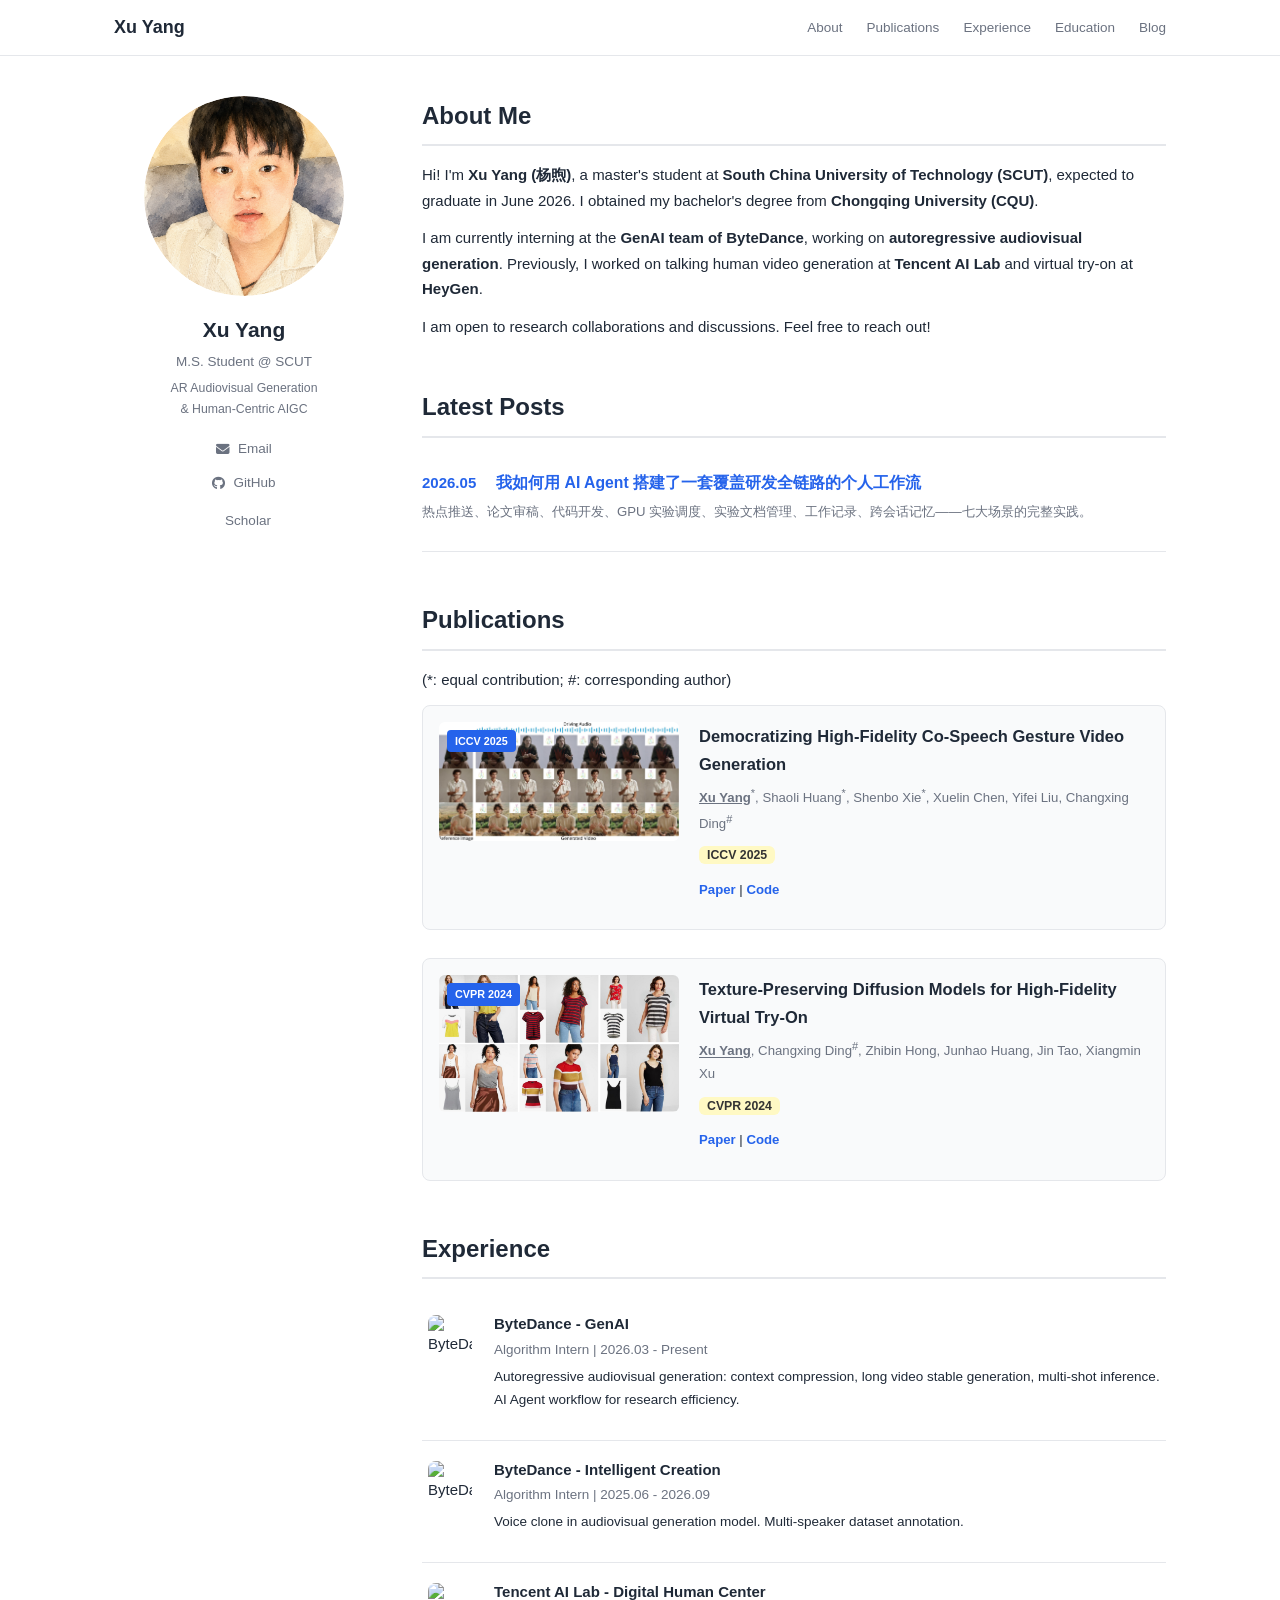
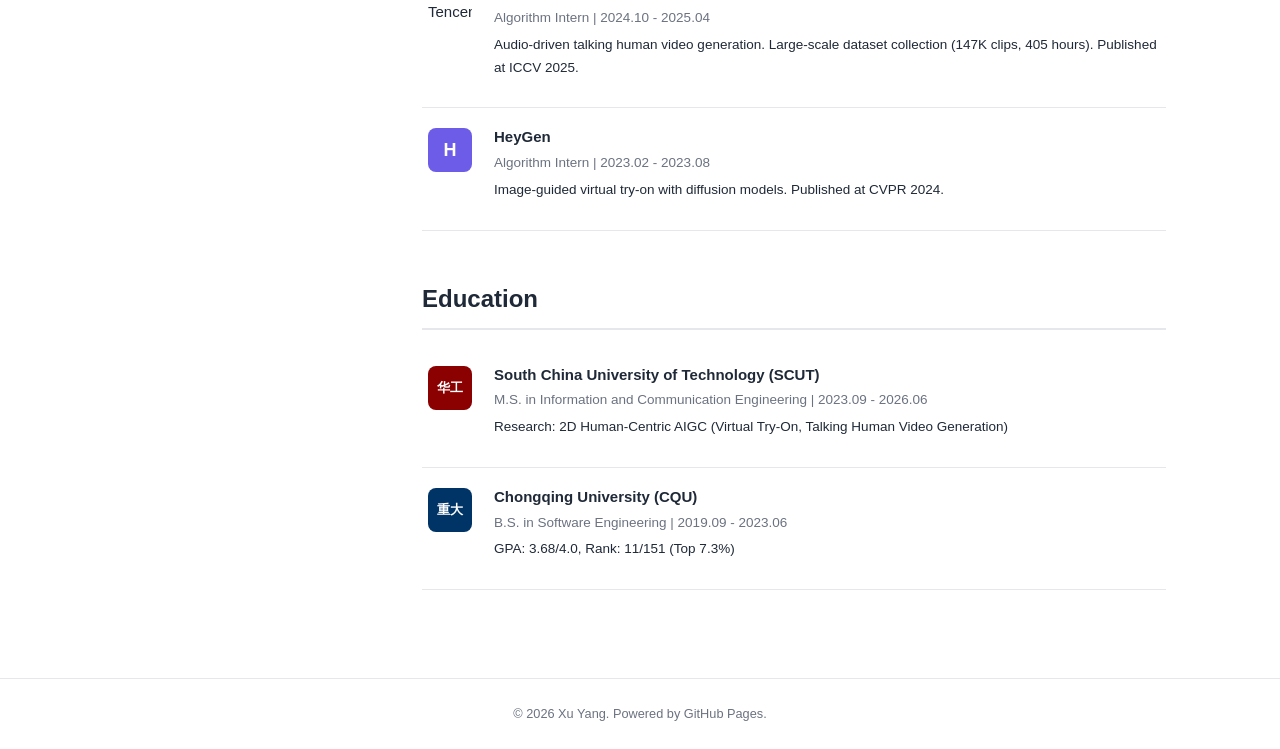
==== commit 007dae74: "feat: add tech-doc section to blog post" ====
--- a/index.html
+++ b/index.html
@@ -62,7 +62,7 @@
       <section id="blog-latest">
         <h1><a href="blog.html" target="_self" style="color: inherit">Latest Posts</a></h1>
         <div class="blog-post-item">
-          <span class="news-date">2025.05</span>
+          <span class="news-date">2026.05</span>
           <a href="posts/ai-agent-workflow.html" target="_self">我如何用 AI Agent 搭建了一套覆盖研发全链路的个人工作流</a>
           <p>热点推送、论文审稿、代码开发、GPU 实验调度、实验文档管理、工作记录、跨会话记忆——七大场景的完整实践。</p>
         </div>
